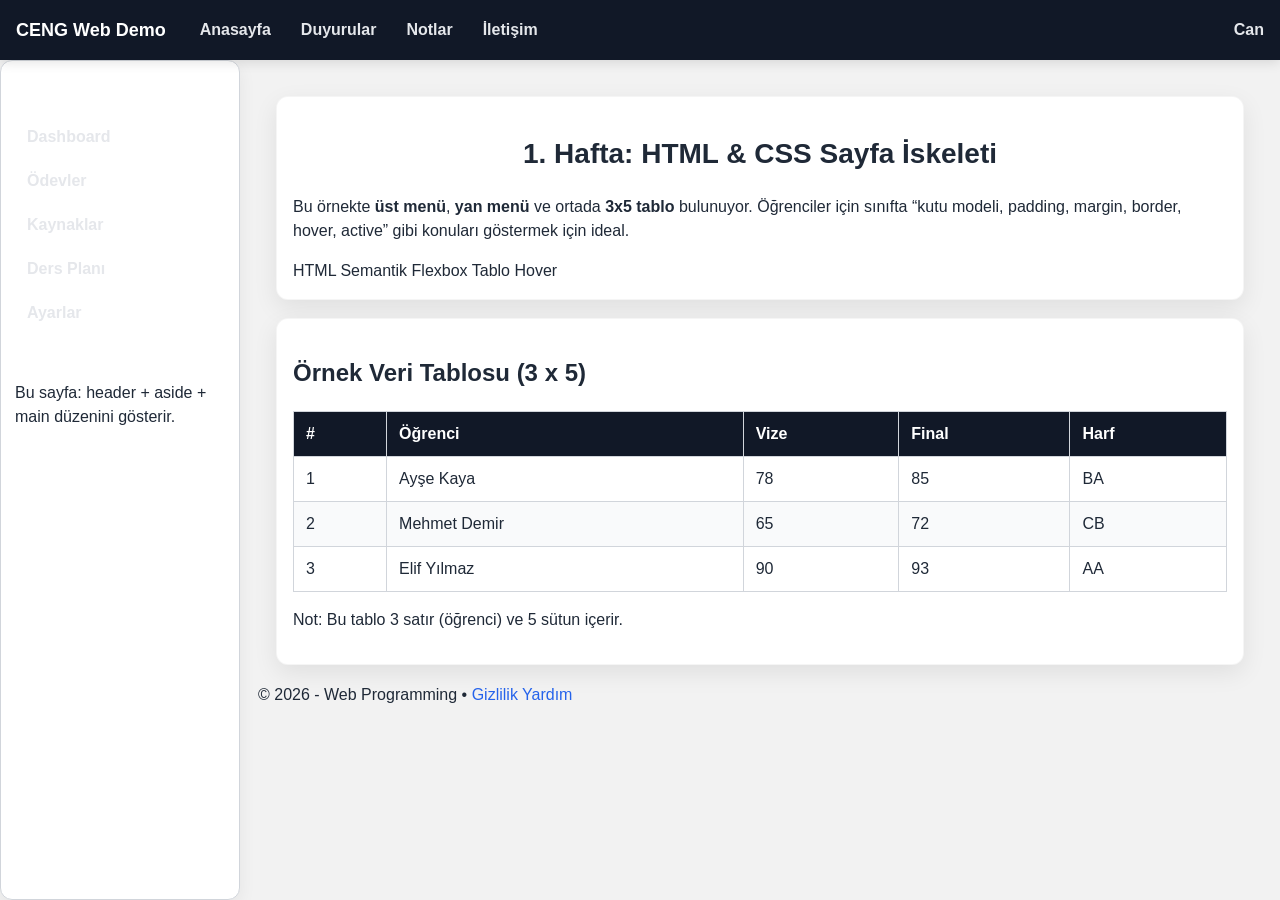
==== index.html @ c3bb31fb "index.html fixed" ====
<!doctype html>
<html lang="tr">
<head>
  <meta charset="utf-8" />
  <meta name="viewport" content="width=device-width, initial-scale=1" />
  <title>HTML + CSS Demo</title>
  <link rel="stylesheet" href="style.css" />
</head>

<body>
  <!-- TOP NAV -->
  <header class="topbar">
    <div class="brand">CENG Web Demo</div>

    <nav class="topnav" aria-label="Üst Menü">
      <a class="topnav__link is-active" href="#">Anasayfa</a>
      <a class="topnav__link" href="#">Duyurular</a>
      <a class="topnav__link" href="#">Notlar</a>
      <a class="topnav__link" href="#">İletişim</a>
    </nav>

    <div class="user">
      <span class="user__pill">Can</span>
    </div>
  </header>

  <!-- PAGE LAYOUT -->
  <div class="layout">
    <!-- SIDE MENU -->
    <aside class="sidebar" aria-label="Yan Menü">
      <h2 class="sidebar__title">Menü</h2>
      <a class="sidebar__link is-active" href="#">Dashboard</a>
      <a class="sidebar__link" href="#">Ödevler</a>
      <a class="sidebar__link" href="#">Kaynaklar</a>
      <a class="sidebar__link" href="#">Ders Planı</a>
      <a class="sidebar__link" href="#">Ayarlar</a>

      <div class="sidebar__card">
        <h3 class="sidebar__cardTitle">İpucu</h3>
        <p class="sidebar__cardText">
          Bu sayfa: header + aside + main düzenini gösterir.
        </p>
      </div>
    </aside>

    <!-- MAIN CONTENT -->
    <main class="content">
      <section class="card">
        <h1 class="card__title">1. Hafta: HTML & CSS Sayfa İskeleti</h1>
        <p class="card__text">
          Bu örnekte <strong>üst menü</strong>, <strong>yan menü</strong> ve ortada
          <strong>3x5 tablo</strong> bulunuyor. Öğrenciler için sınıfta “kutu modeli, padding,
          margin, border, hover, active” gibi konuları göstermek için ideal.
        </p>

        <div class="badges">
          <span class="badge">HTML Semantik</span>
          <span class="badge">Flexbox</span>
          <span class="badge">Tablo</span>
          <span class="badge">Hover</span>
        </div>
      </section>

      <section class="card">
        <h2 class="card__subtitle">Örnek Veri Tablosu (3 x 5)</h2>

        <div class="tableWrap">
          <table class="dataTable">
            <thead>
              <tr>
                <th>#</th>
                <th>Öğrenci</th>
                <th>Vize</th>
                <th>Final</th>
                <th>Harf</th>
              </tr>
            </thead>

            <tbody>
              <tr>
                <td>1</td><td>Ayşe Kaya</td><td>78</td><td>85</td><td>BA</td>
              </tr>
              <tr>
                <td>2</td><td>Mehmet Demir</td><td>65</td><td>72</td><td>CB</td>
              </tr>
              <tr>
                <td>3</td><td>Elif Yılmaz</td><td>90</td><td>93</td><td>AA</td>
              </tr>
            </tbody>
          </table>
        </div>

        <p class="muted">
          Not: Bu tablo 3 satır (öğrenci) ve 5 sütun içerir.
        </p>
      </section>

      <footer class="footer">
        <span>© 2026 - Web Programming</span>
        <span class="footer__sep">•</span>
        <a class="footer__link" href="#">Gizlilik</a>
        <a class="footer__link" href="#">Yardım</a>
      </footer>
    </main>
  </div>
</body>
</html>
---- style.css ----
:root{
    --bg: #f2f2f2;
    --surface: #ffffff;
    --text: #1f2937;
    --muted: #6b7280;
  
    --primary: #2563eb;
    --primary-dark: #1d4ed8;
  
    --border: #d1d5db;
    --shadow: 0 8px 24px rgba(0,0,0,.08);
    --radius: 12px;
  
    --topbar-h: 60px;
    --side-w: 240px;
  }
  
  /* Base */
  *{ box-sizing: border-box; }
  html,body{ height: 100%; }
  body{
    margin: 0;
    font-family: Arial, Helvetica, sans-serif;
    background: var(--bg);
    color: var(--text);
    line-height: 1.5;
  
    /* Üst menü sabit + sol menü sabit olacağı için içerik boşlukları */
    padding-top: var(--topbar-h);
    padding-left: var(--side-w);
  }
  
  h1{
    text-align: center;
    margin: 20px 12px;
    font-size: 28px;
  }
  
  /* Linkler */
  a{
    color: var(--primary);
    text-decoration: none;
  }
  a:hover{
    color: var(--primary-dark);
    text-decoration: underline;
  }
  
  /* =========================================================
     ÜST YATAY MENÜ: Anasayfa / Duyurular / Notlar / İletişim
     (header içindeki nav hedeflenir)
     ========================================================= */
  header{
    position: fixed;
    top: 0;
    left: 0;
    right: 0;
    height: var(--topbar-h);
    background: #111827;
    color: #fff;
    z-index: 50;
    box-shadow: 0 2px 12px rgba(0,0,0,.12);
    display: flex;
    align-items: center;
  }
  
  /* Header içinde bir başlık/brand varsa (CENG Web Demo gibi) */
  header .brand,
  header h1,
  header h2{
    margin: 0 14px 0 16px;
    font-size: 18px;
    font-weight: 800;
    white-space: nowrap;
    color: #fff;
  }
  
  /* Üst nav yatay */
  header nav{
    display: flex;
    align-items: center;
    gap: 6px;
    flex-wrap: wrap;
    margin-left: 8px;
  }
  
  /* Üst nav link */
  header nav a{
    display: inline-block;
    padding: 10px 12px;
    border-radius: 10px;
    color: #e5e7eb;
    font-weight: 700;
    text-decoration: none;
  }
  header nav a:hover{
    background: rgba(255,255,255,.10);
    color: #fff;
    text-decoration: none;
  }
  header nav a.active{
    background: rgba(37,99,235,.25);
    color: #fff;
  }
  
  /* Header sağ tarafta "Can," yazısı varsa */
  header .user,
  header .who,
  header .name{
    margin-left: auto;
    margin-right: 16px;
    color: #e5e7eb;
    font-weight: 700;
    white-space: nowrap;
  }
  
  /* =========================================================
     SOL DİKEY MENÜ: "Menü" (Dashboard / Ödevler / Kaynaklar...)
     (aside içindeki linkler hedeflenir)
     ========================================================= */
  aside{
    position: fixed;
    top: var(--topbar-h);
    left: 0;
    width: var(--side-w);
    height: calc(100vh - var(--topbar-h));
    background: #0f172a;
    padding: 14px 12px;
    z-index: 40;
    box-shadow: 2px 0 14px rgba(0,0,0,.10);
    overflow-y: auto;
  }
  
  /* Aside içinde başlık: "Menü" */
  aside h2, aside h3{
    margin: 6px 10px 10px;
    color: #ffffff;
    font-size: 16px;
    font-weight: 800;
    letter-spacing: .2px;
  }
  
  /* Aside içinde nav varsa dikey */
  aside nav{
    display: flex;
    flex-direction: column;
    gap: 6px;
  }
  
  /* Eğer aside içinde direkt <a>’ler varsa */
  aside a{
    display: block;
    padding: 10px 12px;
    border-radius: 10px;
    color: #e5e7eb;
    font-weight: 700;
    text-decoration: none;
  }
  aside a:hover{
    background: rgba(255,255,255,.10);
    color: #fff;
    text-decoration: none;
  }
  aside a.active{
    background: rgba(37,99,235,.25);
    color: #fff;
  }
  
  /* =========================================================
     İçerik kutuları
     ========================================================= */
  main{
    padding: 18px;
  }
  
  .card{
    background: var(--surface);
    padding: 16px;
    margin: 18px;
    border-radius: var(--radius);
    box-shadow: var(--shadow);
    border: 1px solid rgba(0,0,0,.04);
  }
  
  .sidebar{
    background: var(--surface);
    padding: 14px;
    border-radius: var(--radius);
    border: 1px solid var(--border);
    box-shadow: 0 6px 18px rgba(0,0,0,.06);
  }
  
  /* =========================================================
     Tablo
     ========================================================= */
  .table-wrap{
    width: 100%;
    overflow-x: auto;
    border-radius: var(--radius);
    border: 1px solid var(--border);
    background: var(--surface);
    box-shadow: 0 6px 18px rgba(0,0,0,.06);
  }
  
  table{
    border-collapse: collapse;
    width: 100%;
    min-width: 640px;
    background: var(--surface);
  }
  
  th, td{
    border: 1px solid var(--border);
    padding: 10px 12px;
    text-align: left;
    vertical-align: middle;
  }
  
  th{
    background: #111827;
    color: #ffffff;
    font-weight: 800;
  }
  
  tbody tr:nth-child(even){
    background: #f9fafb;
  }
  tbody tr:hover{
    background: #eef2ff;
  }
  
  /* =========================================================
     Responsive: mobilde sol menü alta/üstte daha sade
     ========================================================= */
  @media (max-width: 820px){
    :root{
      --side-w: 0px;
    }
    body{
      padding-left: 0;
    }
    aside{
      position: static;
      width: auto;
      height: auto;
      top: auto;
      box-shadow: none;
      border-bottom: 1px solid rgba(255,255,255,.12);
    }
    main{
      padding: 14px;
    }
  }
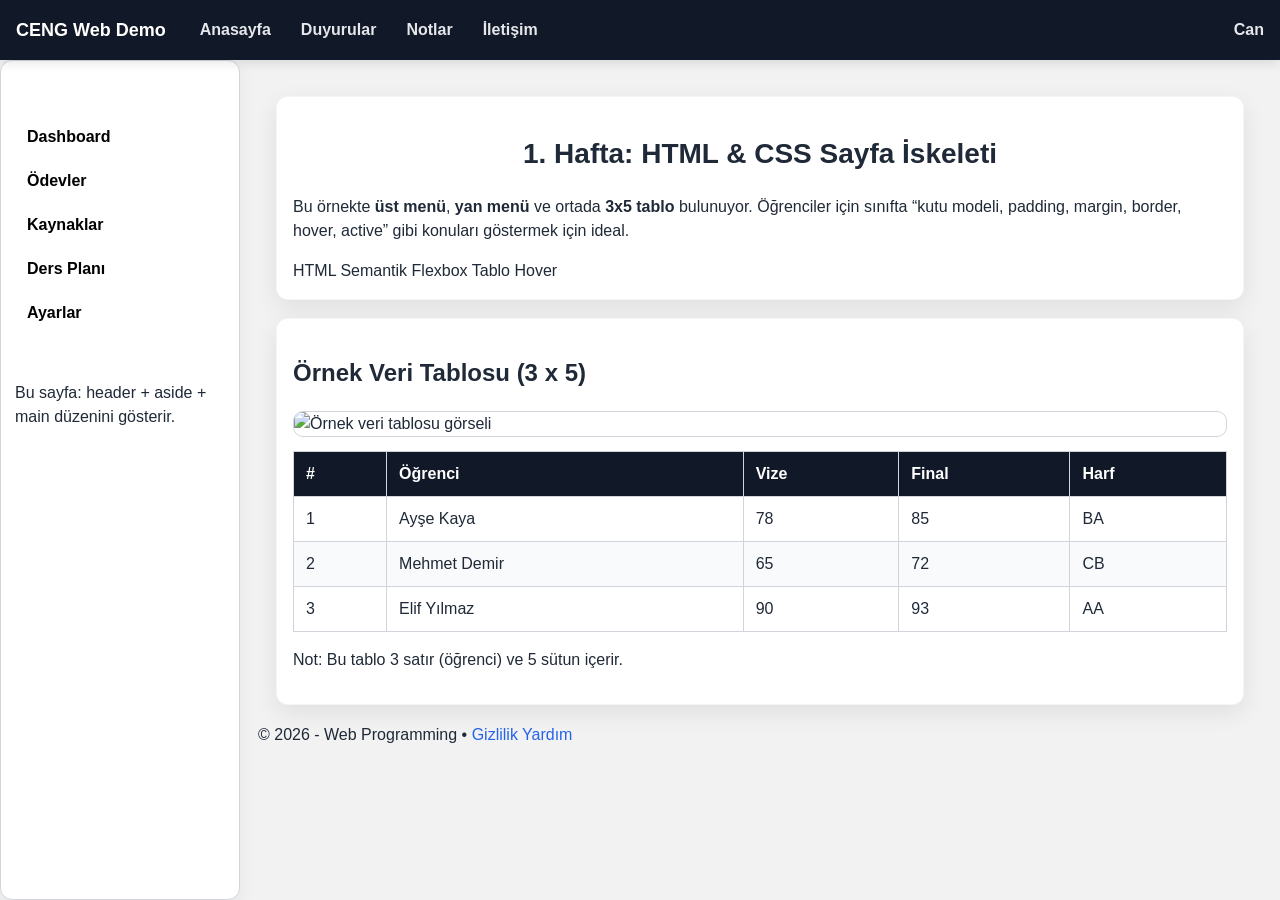
==== commit 6b1761c0: "images.png added" ====
--- a/index.html
+++ b/index.html
@@ -39,7 +39,7 @@
         <h3 class="sidebar__cardTitle">İpucu</h3>
         <p class="sidebar__cardText">
           Bu sayfa: header + aside + main düzenini gösterir.
-        </p>
+        </p><h2 class="card__subtitle">Örnek Veri Tablosu (3 x 5)</h2>
       </div>
     </aside>
 
@@ -64,6 +64,8 @@
       <section class="card">
         <h2 class="card__subtitle">Örnek Veri Tablosu (3 x 5)</h2>
 
+        <img src="images.png" alt="Örnek veri tablosu görseli" class="table-image" />
+        
         <div class="tableWrap">
           <table class="dataTable">
             <thead>
--- a/style.css
+++ b/style.css
@@ -152,7 +152,7 @@
     display: block;
     padding: 10px 12px;
     border-radius: 10px;
-    color: #e5e7eb;
+    color: #000;
     font-weight: 700;
     text-decoration: none;
   }
@@ -251,4 +251,13 @@
       padding: 14px;
     }
   }
-  +
+  .table-image{
+    display: block;
+    width: 100%;
+    max-width: 100%;
+    height: auto;
+    margin: 10px 0 14px;
+    border-radius: 10px;
+    border: 1px solid var(--border);
+  }
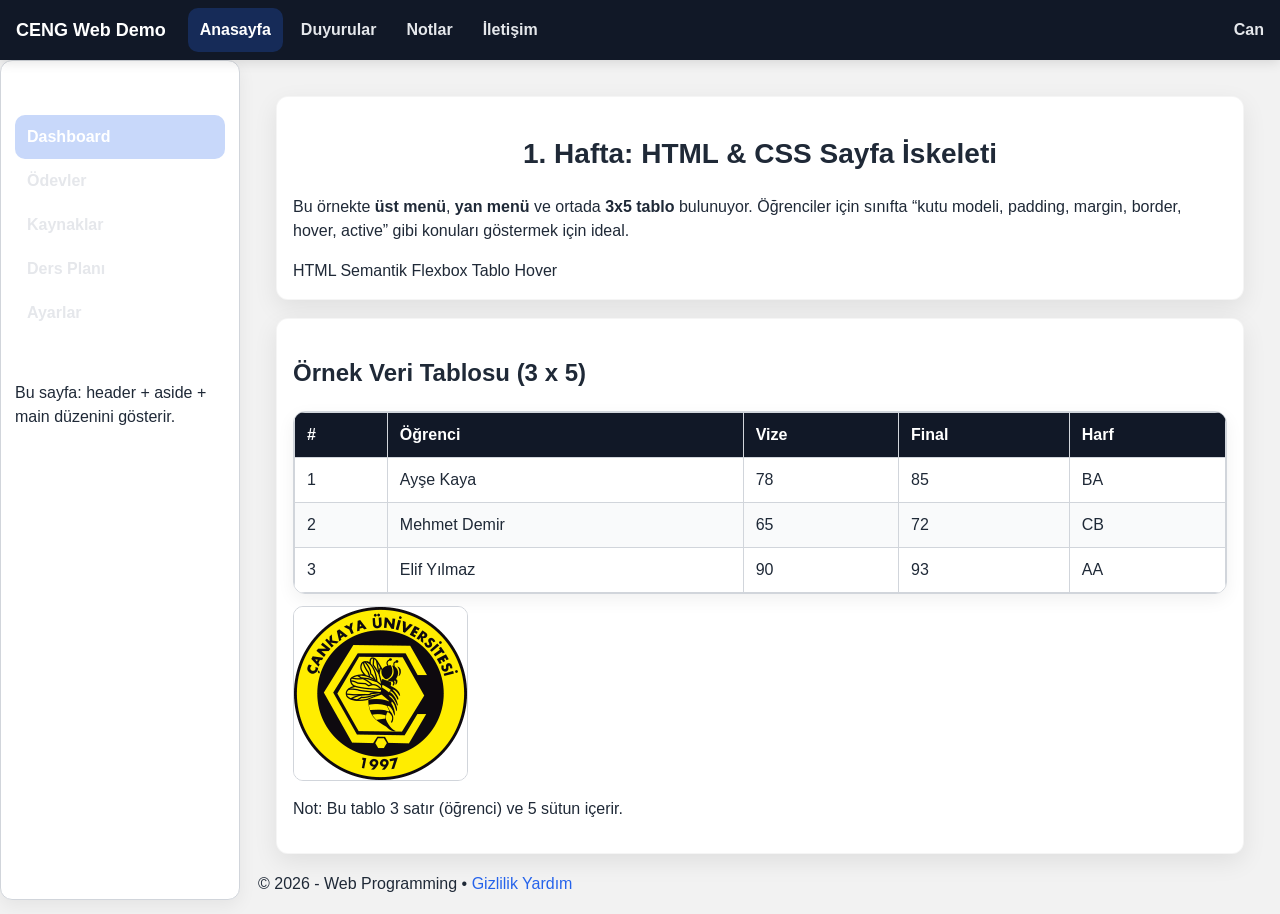
==== commit 227b306e: "image size fixed" ====
--- a/index.html
+++ b/index.html
@@ -39,7 +39,7 @@
         <h3 class="sidebar__cardTitle">İpucu</h3>
         <p class="sidebar__cardText">
           Bu sayfa: header + aside + main düzenini gösterir.
-        </p><h2 class="card__subtitle">Örnek Veri Tablosu (3 x 5)</h2>
+        </p>
       </div>
     </aside>
 
@@ -64,8 +64,6 @@
       <section class="card">
         <h2 class="card__subtitle">Örnek Veri Tablosu (3 x 5)</h2>
 
-        <img src="images.png" alt="Örnek veri tablosu görseli" class="table-image" />
-        
         <div class="tableWrap">
           <table class="dataTable">
             <thead>
@@ -92,6 +90,9 @@
           </table>
         </div>
 
+        <!-- Resim artık tablonun ALTINDA -->
+        <img src="images.png" alt="Örnek veri tablosu görseli" class="table-image" />
+
         <p class="muted">
           Not: Bu tablo 3 satır (öğrenci) ve 5 sütun içerir.
         </p>
@@ -105,5 +106,7 @@
       </footer>
     </main>
   </div>
+
+  <script src="script.js"></script>
 </body>
 </html>
--- a/style.css
+++ b/style.css
@@ -1,263 +1,270 @@
 :root{
-    --bg: #f2f2f2;
-    --surface: #ffffff;
-    --text: #1f2937;
-    --muted: #6b7280;
-  
-    --primary: #2563eb;
-    --primary-dark: #1d4ed8;
-  
-    --border: #d1d5db;
-    --shadow: 0 8px 24px rgba(0,0,0,.08);
-    --radius: 12px;
-  
-    --topbar-h: 60px;
-    --side-w: 240px;
-  }
-  
-  /* Base */
-  *{ box-sizing: border-box; }
-  html,body{ height: 100%; }
+  --bg: #f2f2f2;
+  --surface: #ffffff;
+  --text: #1f2937;
+  --muted: #6b7280;
+
+  --primary: #2563eb;
+  --primary-dark: #1d4ed8;
+
+  --border: #d1d5db;
+  --shadow: 0 8px 24px rgba(0,0,0,.08);
+  --radius: 12px;
+
+  --topbar-h: 60px;
+  --side-w: 240px;
+}
+
+/* Base */
+*{ box-sizing: border-box; }
+html,body{ height: 100%; }
+
+body{
+  margin: 0;
+  font-family: Arial, Helvetica, sans-serif;
+  background: var(--bg);
+  color: var(--text);
+  line-height: 1.5;
+
+  /* Üst menü sabit + sol menü sabit olacağı için içerik boşlukları */
+  padding-top: var(--topbar-h);
+  padding-left: var(--side-w);
+}
+
+h1{
+  text-align: center;
+  margin: 20px 12px;
+  font-size: 28px;
+}
+
+/* Linkler */
+a{
+  color: var(--primary);
+  text-decoration: none;
+}
+a:hover{
+  color: var(--primary-dark);
+  text-decoration: underline;
+}
+
+/* =========================================================
+   ÜST YATAY MENÜ
+   ========================================================= */
+header{
+  position: fixed;
+  top: 0;
+  left: 0;
+  right: 0;
+  height: var(--topbar-h);
+  background: #111827;
+  color: #fff;
+  z-index: 50;
+  box-shadow: 0 2px 12px rgba(0,0,0,.12);
+  display: flex;
+  align-items: center;
+}
+
+header .brand,
+header h1,
+header h2{
+  margin: 0 14px 0 16px;
+  font-size: 18px;
+  font-weight: 800;
+  white-space: nowrap;
+  color: #fff;
+}
+
+/* Üst nav yatay */
+header nav{
+  display: flex;
+  align-items: center;
+  gap: 6px;
+  flex-wrap: wrap;
+  margin-left: 8px;
+}
+
+/* Üst nav link */
+header nav a{
+  display: inline-block;
+  padding: 10px 12px;
+  border-radius: 10px;
+  color: #e5e7eb;
+  font-weight: 700;
+  text-decoration: none;
+}
+header nav a:hover{
+  background: rgba(255,255,255,.10);
+  color: #fff;
+  text-decoration: none;
+}
+
+/* Hem active hem de is-active destekle */
+header nav a.active,
+header nav a.is-active{
+  background: rgba(37,99,235,.25);
+  color: #fff;
+}
+
+/* Header sağ taraf */
+header .user,
+header .who,
+header .name{
+  margin-left: auto;
+  margin-right: 16px;
+  color: #e5e7eb;
+  font-weight: 700;
+  white-space: nowrap;
+}
+
+/* =========================================================
+   SOL DİKEY MENÜ
+   ========================================================= */
+aside{
+  position: fixed;
+  top: var(--topbar-h);
+  left: 0;
+  width: var(--side-w);
+  height: calc(100vh - var(--topbar-h));
+  background: #0f172a;
+  padding: 14px 12px;
+  z-index: 40;
+  box-shadow: 2px 0 14px rgba(0,0,0,.10);
+  overflow-y: auto;
+}
+
+/* Aside başlık */
+aside h2,
+aside h3{
+  margin: 6px 10px 10px;
+  color: #ffffff;
+  font-size: 16px;
+  font-weight: 800;
+  letter-spacing: .2px;
+}
+
+/* Aside içindeki linkler */
+aside a{
+  display: block;
+  padding: 10px 12px;
+  border-radius: 10px;
+  color: #e5e7eb; /* koyu arkaplanda görünür */
+  font-weight: 700;
+  text-decoration: none;
+}
+aside a:hover{
+  background: rgba(255,255,255,.10);
+  color: #fff;
+  text-decoration: none;
+}
+aside a.active,
+aside a.is-active{
+  background: rgba(37,99,235,.25);
+  color: #fff;
+}
+
+/* =========================================================
+   İçerik alanı
+   ========================================================= */
+main{
+  padding: 18px;
+}
+
+.card{
+  background: var(--surface);
+  padding: 16px;
+  margin: 18px;
+  border-radius: var(--radius);
+  box-shadow: var(--shadow);
+  border: 1px solid rgba(0,0,0,.04);
+}
+
+.sidebar{
+  background: var(--surface);
+  padding: 14px;
+  border-radius: var(--radius);
+  border: 1px solid var(--border);
+  box-shadow: 0 6px 18px rgba(0,0,0,.06);
+}
+
+/* =========================================================
+   Tablo
+   ========================================================= */
+.tableWrap,
+.table-wrap{
+  width: 100%;
+  overflow-x: auto;
+  border-radius: var(--radius);
+  border: 1px solid var(--border);
+  background: var(--surface);
+  box-shadow: 0 6px 18px rgba(0,0,0,.06);
+}
+
+table{
+  border-collapse: collapse;
+  width: 100%;
+  min-width: 640px;
+  background: var(--surface);
+}
+
+th, td{
+  border: 1px solid var(--border);
+  padding: 10px 12px;
+  text-align: left;
+  vertical-align: middle;
+}
+
+th{
+  background: #111827;
+  color: #ffffff;
+  font-weight: 800;
+}
+
+tbody tr:nth-child(even){
+  background: #f9fafb;
+}
+tbody tr:hover{
+  background: #eef2ff;
+}
+
+/* =========================================================
+   Tablo altındaki görsel (küçük/orijinal boyuta yakın)
+   ========================================================= */
+.table-image{
+  display: block;
+  width: auto;
+  max-width: 320px;   /* büyük olmasını engeller */
+  height: auto;
+  margin: 12px 0;
+  border-radius: 10px;
+  border: 1px solid var(--border);
+}
+
+/* =========================================================
+   Responsive
+   ========================================================= */
+@media (max-width: 820px){
+  :root{
+    --side-w: 0px;
+  }
+
   body{
-    margin: 0;
-    font-family: Arial, Helvetica, sans-serif;
-    background: var(--bg);
-    color: var(--text);
-    line-height: 1.5;
-  
-    /* Üst menü sabit + sol menü sabit olacağı için içerik boşlukları */
-    padding-top: var(--topbar-h);
-    padding-left: var(--side-w);
-  }
-  
-  h1{
-    text-align: center;
-    margin: 20px 12px;
-    font-size: 28px;
-  }
-  
-  /* Linkler */
-  a{
-    color: var(--primary);
-    text-decoration: none;
-  }
-  a:hover{
-    color: var(--primary-dark);
-    text-decoration: underline;
-  }
-  
-  /* =========================================================
-     ÜST YATAY MENÜ: Anasayfa / Duyurular / Notlar / İletişim
-     (header içindeki nav hedeflenir)
-     ========================================================= */
-  header{
-    position: fixed;
-    top: 0;
-    left: 0;
-    right: 0;
-    height: var(--topbar-h);
-    background: #111827;
-    color: #fff;
-    z-index: 50;
-    box-shadow: 0 2px 12px rgba(0,0,0,.12);
-    display: flex;
-    align-items: center;
-  }
-  
-  /* Header içinde bir başlık/brand varsa (CENG Web Demo gibi) */
-  header .brand,
-  header h1,
-  header h2{
-    margin: 0 14px 0 16px;
-    font-size: 18px;
-    font-weight: 800;
-    white-space: nowrap;
-    color: #fff;
-  }
-  
-  /* Üst nav yatay */
-  header nav{
-    display: flex;
-    align-items: center;
-    gap: 6px;
-    flex-wrap: wrap;
-    margin-left: 8px;
-  }
-  
-  /* Üst nav link */
-  header nav a{
-    display: inline-block;
-    padding: 10px 12px;
-    border-radius: 10px;
-    color: #e5e7eb;
-    font-weight: 700;
-    text-decoration: none;
-  }
-  header nav a:hover{
-    background: rgba(255,255,255,.10);
-    color: #fff;
-    text-decoration: none;
-  }
-  header nav a.active{
-    background: rgba(37,99,235,.25);
-    color: #fff;
-  }
-  
-  /* Header sağ tarafta "Can," yazısı varsa */
-  header .user,
-  header .who,
-  header .name{
-    margin-left: auto;
-    margin-right: 16px;
-    color: #e5e7eb;
-    font-weight: 700;
-    white-space: nowrap;
-  }
-  
-  /* =========================================================
-     SOL DİKEY MENÜ: "Menü" (Dashboard / Ödevler / Kaynaklar...)
-     (aside içindeki linkler hedeflenir)
-     ========================================================= */
+    padding-left: 0;
+  }
+
   aside{
-    position: fixed;
-    top: var(--topbar-h);
-    left: 0;
-    width: var(--side-w);
-    height: calc(100vh - var(--topbar-h));
-    background: #0f172a;
-    padding: 14px 12px;
-    z-index: 40;
-    box-shadow: 2px 0 14px rgba(0,0,0,.10);
-    overflow-y: auto;
-  }
-  
-  /* Aside içinde başlık: "Menü" */
-  aside h2, aside h3{
-    margin: 6px 10px 10px;
-    color: #ffffff;
-    font-size: 16px;
-    font-weight: 800;
-    letter-spacing: .2px;
-  }
-  
-  /* Aside içinde nav varsa dikey */
-  aside nav{
-    display: flex;
-    flex-direction: column;
-    gap: 6px;
-  }
-  
-  /* Eğer aside içinde direkt <a>’ler varsa */
-  aside a{
-    display: block;
-    padding: 10px 12px;
-    border-radius: 10px;
-    color: #000;
-    font-weight: 700;
-    text-decoration: none;
-  }
-  aside a:hover{
-    background: rgba(255,255,255,.10);
-    color: #fff;
-    text-decoration: none;
-  }
-  aside a.active{
-    background: rgba(37,99,235,.25);
-    color: #fff;
-  }
-  
-  /* =========================================================
-     İçerik kutuları
-     ========================================================= */
+    position: static;
+    width: auto;
+    height: auto;
+    top: auto;
+    box-shadow: none;
+    border-bottom: 1px solid rgba(255,255,255,.12);
+  }
+
   main{
-    padding: 18px;
-  }
-  
-  .card{
-    background: var(--surface);
-    padding: 16px;
-    margin: 18px;
-    border-radius: var(--radius);
-    box-shadow: var(--shadow);
-    border: 1px solid rgba(0,0,0,.04);
-  }
-  
-  .sidebar{
-    background: var(--surface);
     padding: 14px;
-    border-radius: var(--radius);
-    border: 1px solid var(--border);
-    box-shadow: 0 6px 18px rgba(0,0,0,.06);
-  }
-  
-  /* =========================================================
-     Tablo
-     ========================================================= */
-  .table-wrap{
-    width: 100%;
-    overflow-x: auto;
-    border-radius: var(--radius);
-    border: 1px solid var(--border);
-    background: var(--surface);
-    box-shadow: 0 6px 18px rgba(0,0,0,.06);
-  }
-  
-  table{
-    border-collapse: collapse;
-    width: 100%;
-    min-width: 640px;
-    background: var(--surface);
-  }
-  
-  th, td{
-    border: 1px solid var(--border);
-    padding: 10px 12px;
-    text-align: left;
-    vertical-align: middle;
-  }
-  
-  th{
-    background: #111827;
-    color: #ffffff;
-    font-weight: 800;
-  }
-  
-  tbody tr:nth-child(even){
-    background: #f9fafb;
-  }
-  tbody tr:hover{
-    background: #eef2ff;
-  }
-  
-  /* =========================================================
-     Responsive: mobilde sol menü alta/üstte daha sade
-     ========================================================= */
-  @media (max-width: 820px){
-    :root{
-      --side-w: 0px;
-    }
-    body{
-      padding-left: 0;
-    }
-    aside{
-      position: static;
-      width: auto;
-      height: auto;
-      top: auto;
-      box-shadow: none;
-      border-bottom: 1px solid rgba(255,255,255,.12);
-    }
-    main{
-      padding: 14px;
-    }
   }
 
   .table-image{
-    display: block;
-    width: 100%;
-    max-width: 100%;
-    height: auto;
-    margin: 10px 0 14px;
-    border-radius: 10px;
-    border: 1px solid var(--border);
-  }
+    max-width: 220px;
+  }
+}
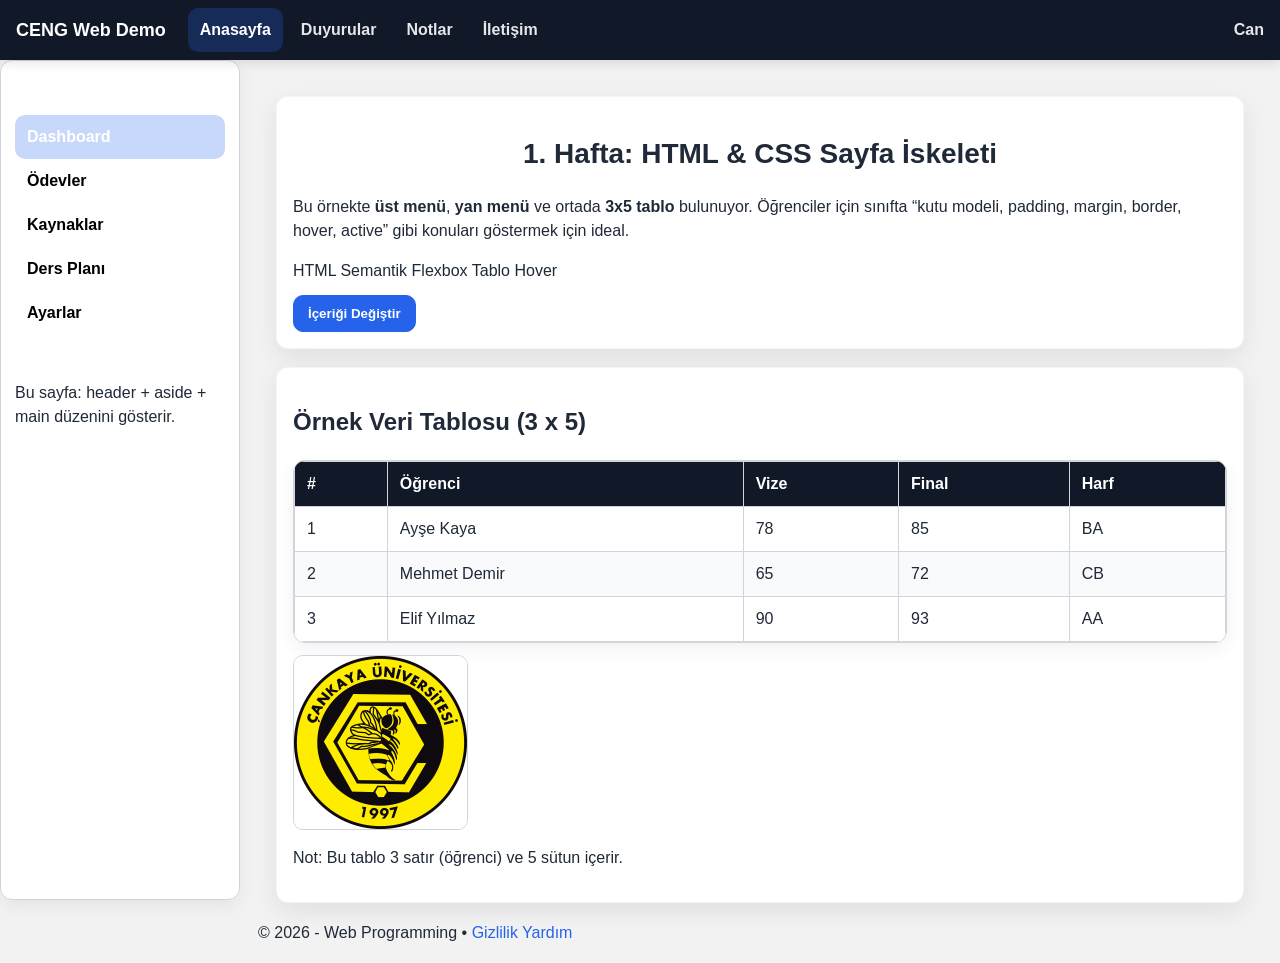
==== commit f7e0cb4f: "one of button added" ====
--- a/index.html
+++ b/index.html
@@ -45,20 +45,23 @@
 
     <!-- MAIN CONTENT -->
     <main class="content">
-      <section class="card">
-        <h1 class="card__title">1. Hafta: HTML & CSS Sayfa İskeleti</h1>
-        <p class="card__text">
+      <section class="card" id="weekCard">
+        <h1 class="card__title" id="weekTitle">1. Hafta: HTML & CSS Sayfa İskeleti</h1>
+        <p class="card__text" id="weekContent">
           Bu örnekte <strong>üst menü</strong>, <strong>yan menü</strong> ve ortada
           <strong>3x5 tablo</strong> bulunuyor. Öğrenciler için sınıfta “kutu modeli, padding,
           margin, border, hover, active” gibi konuları göstermek için ideal.
         </p>
 
-        <div class="badges">
+        <div class="badges" id="weekBadges">
           <span class="badge">HTML Semantik</span>
           <span class="badge">Flexbox</span>
           <span class="badge">Tablo</span>
           <span class="badge">Hover</span>
         </div>
+
+        <!-- Added button (requested) -->
+        <button type="button" id="changeWeekBtn">İçeriği Değiştir</button>
       </section>
 
       <section class="card">
--- a/style.css
+++ b/style.css
@@ -147,7 +147,7 @@
   display: block;
   padding: 10px 12px;
   border-radius: 10px;
-  color: #e5e7eb; /* koyu arkaplanda görünür */
+  color: #000; /* koyu arkaplanda görünür */
   font-weight: 700;
   text-decoration: none;
 }
@@ -184,6 +184,22 @@
   border-radius: var(--radius);
   border: 1px solid var(--border);
   box-shadow: 0 6px 18px rgba(0,0,0,.06);
+}
+
+/* Simple button style (added only for the requested JS button) */
+#changeWeekBtn{
+  margin-top: 12px;
+  padding: 10px 14px;
+  border: 1px solid var(--primary);
+  background: var(--primary);
+  color: #fff;
+  border-radius: 10px;
+  cursor: pointer;
+  font-weight: 700;
+}
+#changeWeekBtn:hover{
+  background: var(--primary-dark);
+  border-color: var(--primary-dark);
 }
 
 /* =========================================================
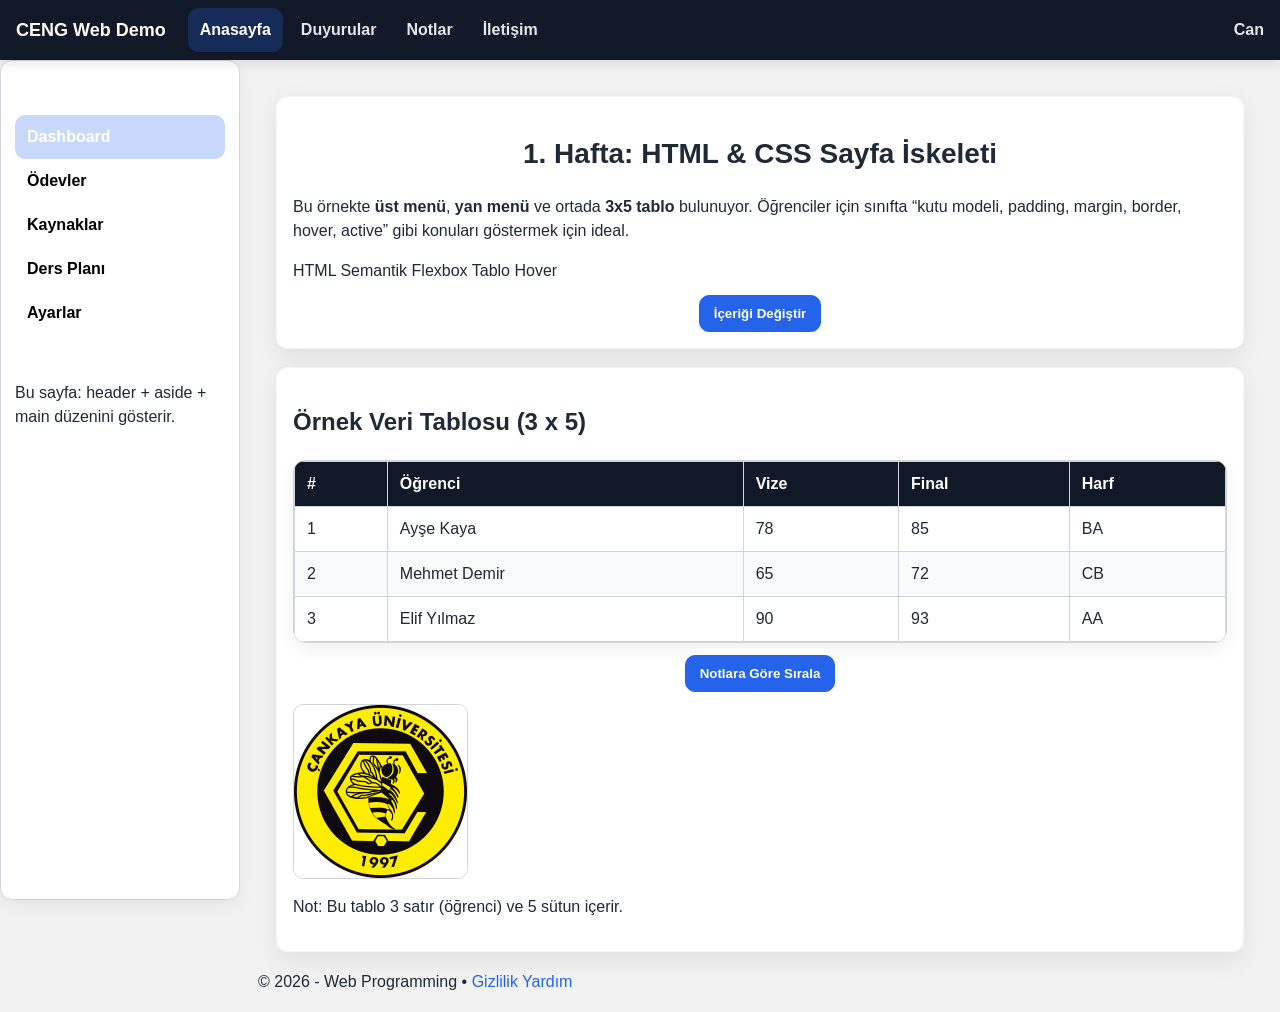
==== commit 0e0ca3c2: "second table button added" ====
--- a/index.html
+++ b/index.html
@@ -60,7 +60,6 @@
           <span class="badge">Hover</span>
         </div>
 
-        <!-- Added button (requested) -->
         <button type="button" id="changeWeekBtn">İçeriği Değiştir</button>
       </section>
 
@@ -68,7 +67,7 @@
         <h2 class="card__subtitle">Örnek Veri Tablosu (3 x 5)</h2>
 
         <div class="tableWrap">
-          <table class="dataTable">
+          <table class="dataTable" id="studentTable">
             <thead>
               <tr>
                 <th>#</th>
@@ -79,7 +78,7 @@
               </tr>
             </thead>
 
-            <tbody>
+            <tbody id="studentTableBody">
               <tr>
                 <td>1</td><td>Ayşe Kaya</td><td>78</td><td>85</td><td>BA</td>
               </tr>
@@ -92,6 +91,9 @@
             </tbody>
           </table>
         </div>
+
+        <!-- Added second button for sorting table -->
+        <button type="button" id="sortGradesBtn">Notlara Göre Sırala</button>
 
         <!-- Resim artık tablonun ALTINDA -->
         <img src="images.png" alt="Örnek veri tablosu görseli" class="table-image" />
--- a/style.css
+++ b/style.css
@@ -186,9 +186,11 @@
   box-shadow: 0 6px 18px rgba(0,0,0,.06);
 }
 
-/* Simple button style (added only for the requested JS button) */
-#changeWeekBtn{
-  margin-top: 12px;
+/* Button styles (centered) */
+#changeWeekBtn,
+#sortGradesBtn{
+  display: block;
+  margin: 12px auto 0 auto;
   padding: 10px 14px;
   border: 1px solid var(--primary);
   background: var(--primary);
@@ -197,7 +199,8 @@
   cursor: pointer;
   font-weight: 700;
 }
-#changeWeekBtn:hover{
+#changeWeekBtn:hover,
+#sortGradesBtn:hover{
   background: var(--primary-dark);
   border-color: var(--primary-dark);
 }
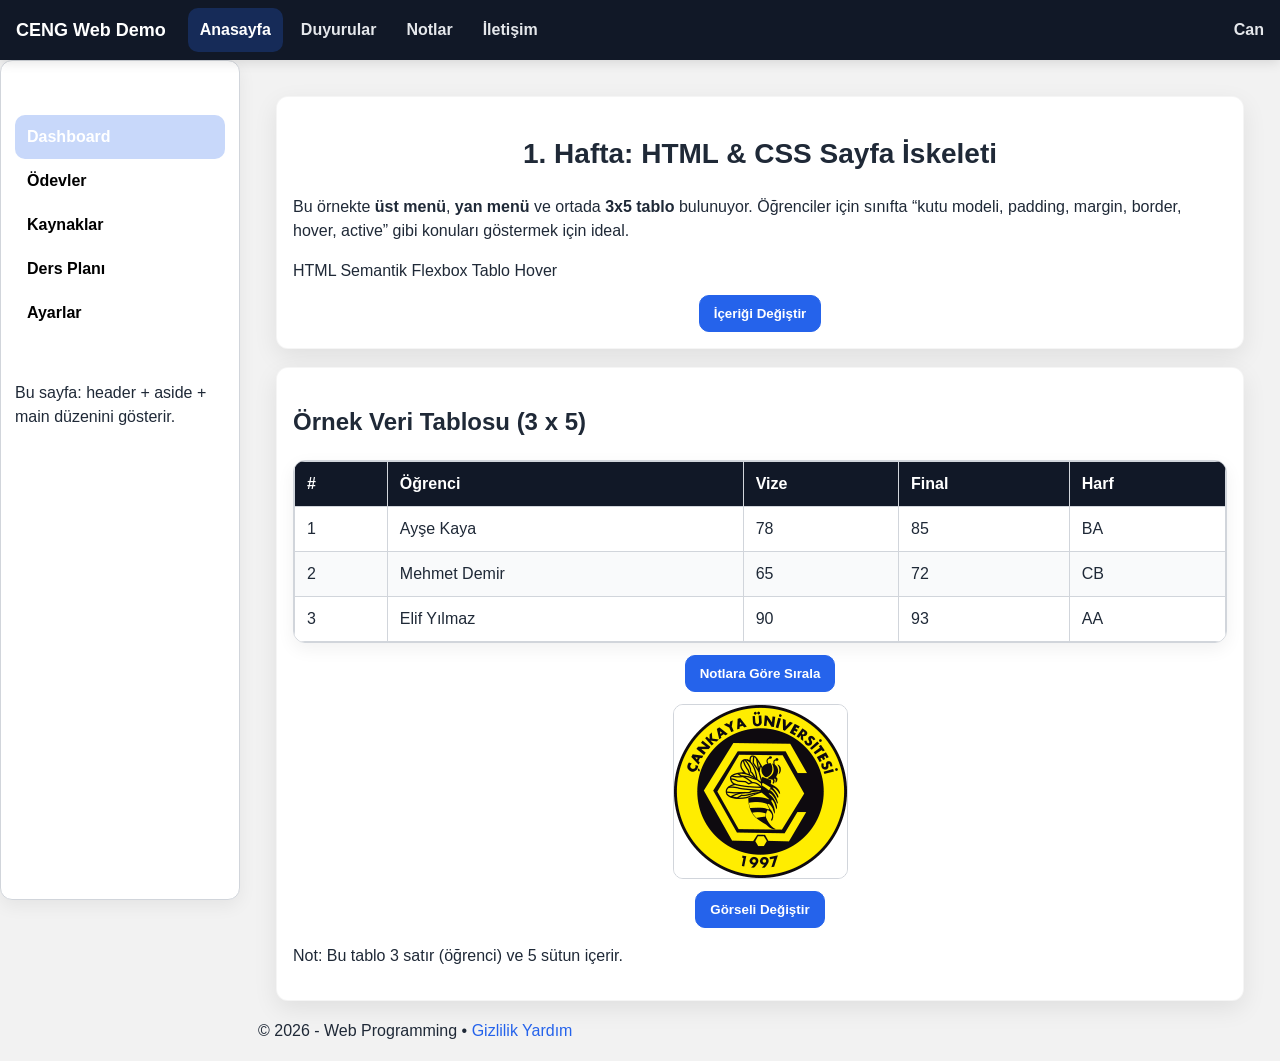
==== commit 67abdc8b: "last table button added, new image added, fixed some visual features" ====
--- a/index.html
+++ b/index.html
@@ -92,11 +92,12 @@
           </table>
         </div>
 
-        <!-- Added second button for sorting table -->
         <button type="button" id="sortGradesBtn">Notlara Göre Sırala</button>
 
-        <!-- Resim artık tablonun ALTINDA -->
-        <img src="images.png" alt="Örnek veri tablosu görseli" class="table-image" />
+        <!-- Image section -->
+        <img src="images.png" alt="Örnek veri tablosu görseli" class="table-image" id="tableImage" />
+
+        <button type="button" id="changeImageBtn">Görseli Değiştir</button>
 
         <p class="muted">
           Not: Bu tablo 3 satır (öğrenci) ve 5 sütun içerir.
--- a/style.css
+++ b/style.css
@@ -188,7 +188,8 @@
 
 /* Button styles (centered) */
 #changeWeekBtn,
-#sortGradesBtn{
+#sortGradesBtn,
+#changeImageBtn{
   display: block;
   margin: 12px auto 0 auto;
   padding: 10px 14px;
@@ -200,7 +201,8 @@
   font-weight: 700;
 }
 #changeWeekBtn:hover,
-#sortGradesBtn:hover{
+#sortGradesBtn:hover,
+#changeImageBtn:hover{
   background: var(--primary-dark);
   border-color: var(--primary-dark);
 }
@@ -246,14 +248,14 @@
 }
 
 /* =========================================================
-   Tablo altındaki görsel (küçük/orijinal boyuta yakın)
+   Tablo altındaki görsel (centered)
    ========================================================= */
 .table-image{
   display: block;
   width: auto;
   max-width: 320px;   /* büyük olmasını engeller */
   height: auto;
-  margin: 12px 0;
+  margin: 12px auto 0 auto; /* centered */
   border-radius: 10px;
   border: 1px solid var(--border);
 }
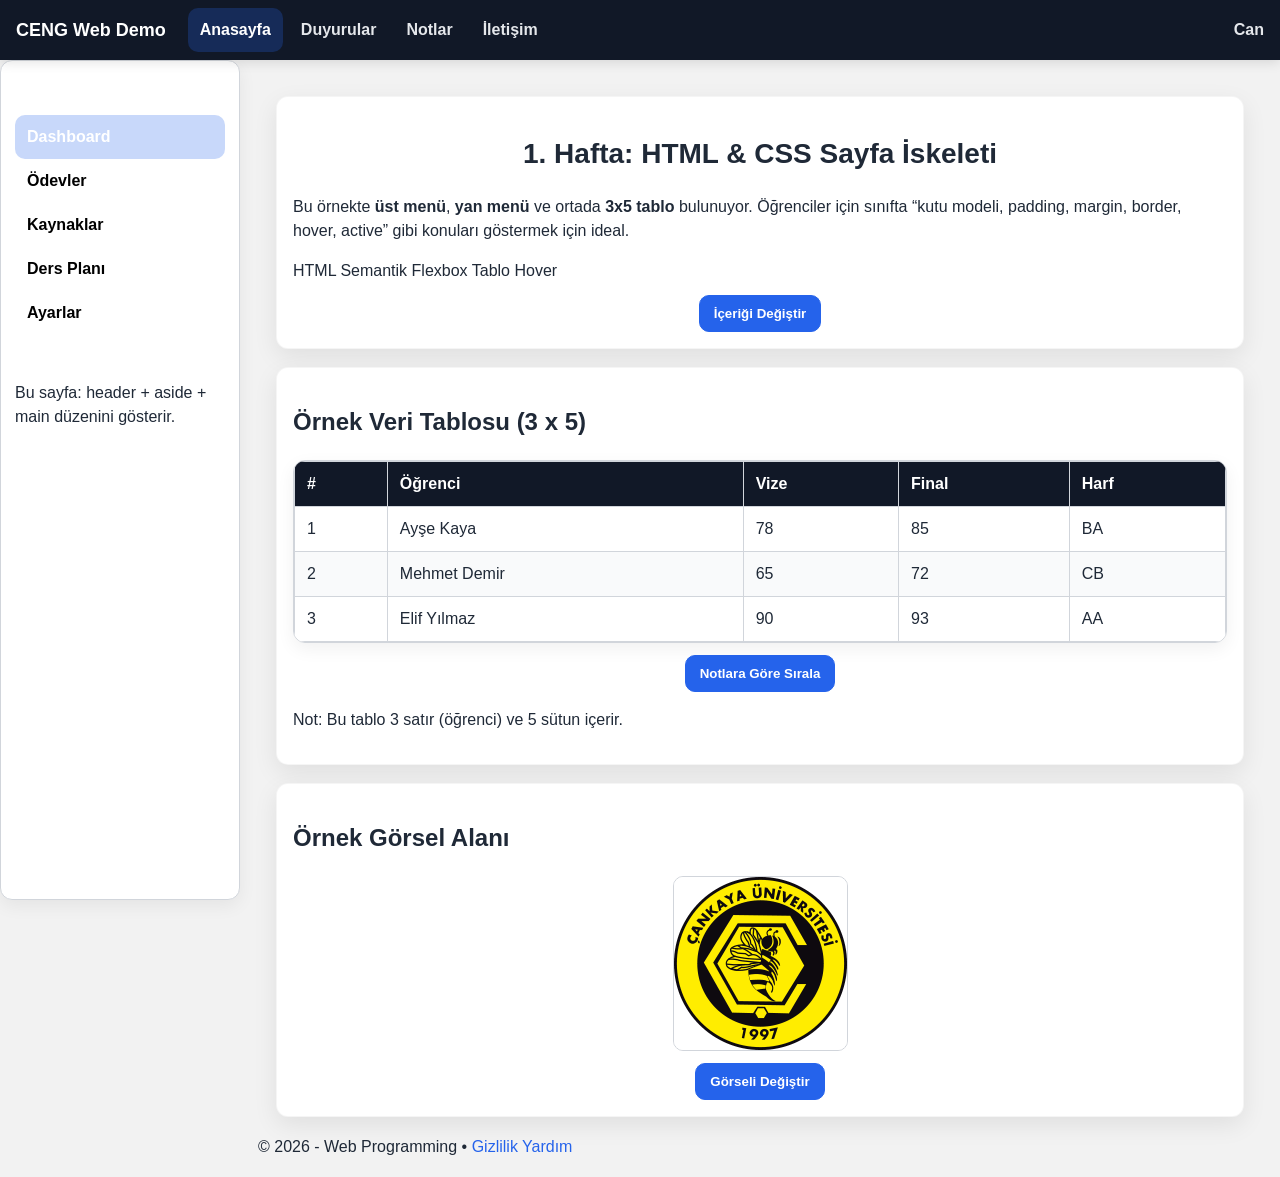
==== commit d5aa7320: "third card added" ====
--- a/index.html
+++ b/index.html
@@ -45,6 +45,7 @@
 
     <!-- MAIN CONTENT -->
     <main class="content">
+      <!-- 1st card -->
       <section class="card" id="weekCard">
         <h1 class="card__title" id="weekTitle">1. Hafta: HTML & CSS Sayfa İskeleti</h1>
         <p class="card__text" id="weekContent">
@@ -63,6 +64,7 @@
         <button type="button" id="changeWeekBtn">İçeriği Değiştir</button>
       </section>
 
+      <!-- 2nd card: student table -->
       <section class="card">
         <h2 class="card__subtitle">Örnek Veri Tablosu (3 x 5)</h2>
 
@@ -94,14 +96,23 @@
 
         <button type="button" id="sortGradesBtn">Notlara Göre Sırala</button>
 
-        <!-- Image section -->
-        <img src="images.png" alt="Örnek veri tablosu görseli" class="table-image" id="tableImage" />
-
-        <button type="button" id="changeImageBtn">Görseli Değiştir</button>
-
         <p class="muted">
           Not: Bu tablo 3 satır (öğrenci) ve 5 sütun içerir.
         </p>
+      </section>
+
+      <!-- 3rd card: image card (independent) -->
+      <section class="card">
+        <h2 class="card__subtitle">Örnek Görsel Alanı</h2>
+
+        <img
+          src="images.png"
+          alt="Örnek veri tablosu görseli"
+          class="table-image"
+          id="tableImage"
+        />
+
+        <button type="button" id="changeImageBtn">Görseli Değiştir</button>
       </section>
 
       <footer class="footer">
--- a/style.css
+++ b/style.css
@@ -248,14 +248,14 @@
 }
 
 /* =========================================================
-   Tablo altındaki görsel (centered)
+   Görsel kartı içindeki görsel (centered)
    ========================================================= */
 .table-image{
   display: block;
   width: auto;
-  max-width: 320px;   /* büyük olmasını engeller */
+  max-width: 320px;
   height: auto;
-  margin: 12px auto 0 auto; /* centered */
+  margin: 12px auto 0 auto;
   border-radius: 10px;
   border: 1px solid var(--border);
 }
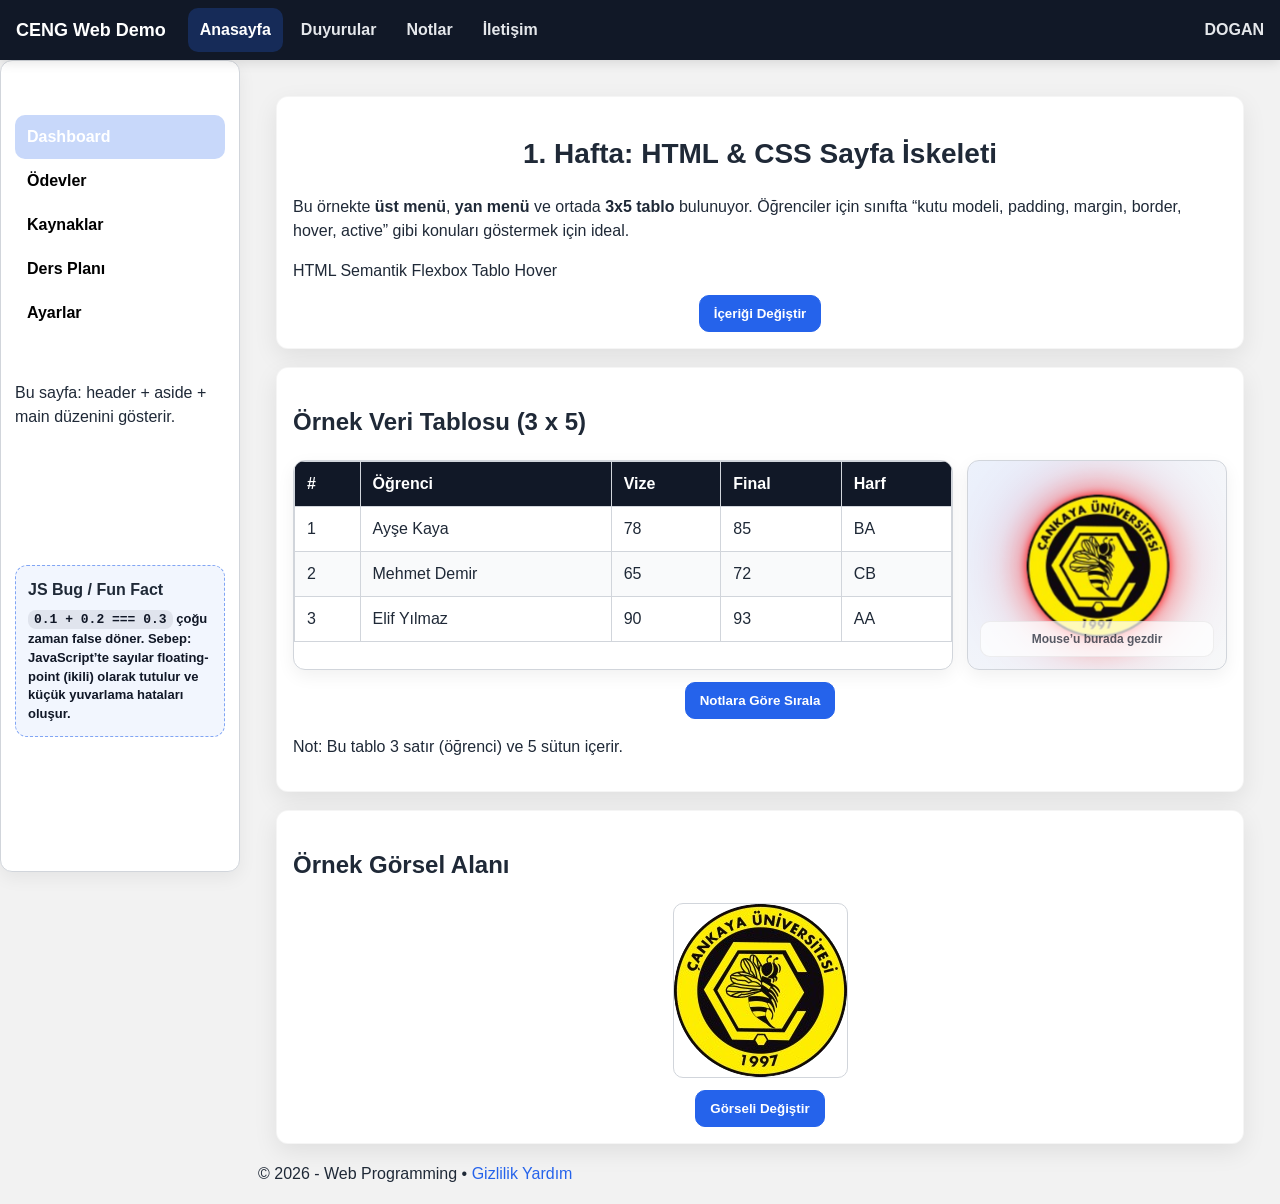
==== commit 9ac48a9c: "Add fun fact about a common JS bug Implement animation using JavaScript Fix bugs and perform general" ====
--- a/index.html
+++ b/index.html
@@ -1,5 +1,6 @@
 <!doctype html>
 <html lang="tr">
+
 <head>
   <meta charset="utf-8" />
   <meta name="viewport" content="width=device-width, initial-scale=1" />
@@ -8,7 +9,6 @@
 </head>
 
 <body>
-  <!-- TOP NAV -->
   <header class="topbar">
     <div class="brand">CENG Web Demo</div>
 
@@ -20,13 +20,11 @@
     </nav>
 
     <div class="user">
-      <span class="user__pill">Can</span>
+      <span class="user__pill">DOGAN</span>
     </div>
   </header>
 
-  <!-- PAGE LAYOUT -->
   <div class="layout">
-    <!-- SIDE MENU -->
     <aside class="sidebar" aria-label="Yan Menü">
       <h2 class="sidebar__title">Menü</h2>
       <a class="sidebar__link is-active" href="#">Dashboard</a>
@@ -41,11 +39,18 @@
           Bu sayfa: header + aside + main düzenini gösterir.
         </p>
       </div>
+
+      <div class="jsFunFact" id="jsFunFact">
+        <div class="jsFunFact__title">JS Bug / Fun Fact</div>
+        <div class="jsFunFact__text">
+          <code>0.1 + 0.2 === 0.3</code> çoğu zaman <strong>false</strong> döner.
+          Sebep: JavaScript’te sayılar <strong>floating-point</strong> (ikili) olarak tutulur ve küçük yuvarlama
+          hataları oluşur.
+        </div>
+      </div>
     </aside>
 
-    <!-- MAIN CONTENT -->
     <main class="content">
-      <!-- 1st card -->
       <section class="card" id="weekCard">
         <h1 class="card__title" id="weekTitle">1. Hafta: HTML & CSS Sayfa İskeleti</h1>
         <p class="card__text" id="weekContent">
@@ -64,34 +69,52 @@
         <button type="button" id="changeWeekBtn">İçeriği Değiştir</button>
       </section>
 
-      <!-- 2nd card: student table -->
       <section class="card">
         <h2 class="card__subtitle">Örnek Veri Tablosu (3 x 5)</h2>
 
-        <div class="tableWrap">
-          <table class="dataTable" id="studentTable">
-            <thead>
-              <tr>
-                <th>#</th>
-                <th>Öğrenci</th>
-                <th>Vize</th>
-                <th>Final</th>
-                <th>Harf</th>
-              </tr>
-            </thead>
+        <div class="tableRow">
+          <div class="tableWrap">
+            <table class="dataTable" id="studentTable">
+              <thead>
+                <tr>
+                  <th>#</th>
+                  <th>Öğrenci</th>
+                  <th>Vize</th>
+                  <th>Final</th>
+                  <th>Harf</th>
+                </tr>
+              </thead>
 
-            <tbody id="studentTableBody">
-              <tr>
-                <td>1</td><td>Ayşe Kaya</td><td>78</td><td>85</td><td>BA</td>
-              </tr>
-              <tr>
-                <td>2</td><td>Mehmet Demir</td><td>65</td><td>72</td><td>CB</td>
-              </tr>
-              <tr>
-                <td>3</td><td>Elif Yılmaz</td><td>90</td><td>93</td><td>AA</td>
-              </tr>
-            </tbody>
-          </table>
+              <tbody id="studentTableBody">
+                <tr>
+                  <td>1</td>
+                  <td>Ayşe Kaya</td>
+                  <td>78</td>
+                  <td>85</td>
+                  <td>BA</td>
+                </tr>
+                <tr>
+                  <td>2</td>
+                  <td>Mehmet Demir</td>
+                  <td>65</td>
+                  <td>72</td>
+                  <td>CB</td>
+                </tr>
+                <tr>
+                  <td>3</td>
+                  <td>Elif Yılmaz</td>
+                  <td>90</td>
+                  <td>93</td>
+                  <td>AA</td>
+                </tr>
+              </tbody>
+            </table>
+          </div>
+
+          <div class="followArea" id="followArea" aria-label="Mouse takip alanı">
+            <img src="images.png" alt="Mouse'u takip eden görsel" class="followImg" id="followImg" />
+            <div class="followHint">Mouse’u burada gezdir</div>
+          </div>
         </div>
 
         <button type="button" id="sortGradesBtn">Notlara Göre Sırala</button>
@@ -101,16 +124,10 @@
         </p>
       </section>
 
-      <!-- 3rd card: image card (independent) -->
       <section class="card">
         <h2 class="card__subtitle">Örnek Görsel Alanı</h2>
 
-        <img
-          src="images.png"
-          alt="Örnek veri tablosu görseli"
-          class="table-image"
-          id="tableImage"
-        />
+        <img src="images.png" alt="Örnek veri tablosu görseli" class="table-image" id="tableImage" />
 
         <button type="button" id="changeImageBtn">Görseli Değiştir</button>
       </section>
@@ -126,4 +143,5 @@
 
   <script src="script.js"></script>
 </body>
+
 </html>
--- a/style.css
+++ b/style.css
@@ -1,4 +1,4 @@
-:root{
+:root {
   --bg: #f2f2f2;
   --surface: #ffffff;
   --text: #1f2937;
@@ -8,49 +8,49 @@
   --primary-dark: #1d4ed8;
 
   --border: #d1d5db;
-  --shadow: 0 8px 24px rgba(0,0,0,.08);
+  --shadow: 0 8px 24px rgba(0, 0, 0, .08);
   --radius: 12px;
 
   --topbar-h: 60px;
   --side-w: 240px;
 }
 
-/* Base */
-*{ box-sizing: border-box; }
-html,body{ height: 100%; }
-
-body{
+* {
+  box-sizing: border-box;
+}
+
+html,
+body {
+  height: 100%;
+}
+
+body {
   margin: 0;
   font-family: Arial, Helvetica, sans-serif;
   background: var(--bg);
   color: var(--text);
   line-height: 1.5;
-
-  /* Üst menü sabit + sol menü sabit olacağı için içerik boşlukları */
   padding-top: var(--topbar-h);
   padding-left: var(--side-w);
 }
 
-h1{
+h1 {
   text-align: center;
   margin: 20px 12px;
   font-size: 28px;
 }
 
-/* Linkler */
-a{
+a {
   color: var(--primary);
   text-decoration: none;
 }
-a:hover{
+
+a:hover {
   color: var(--primary-dark);
   text-decoration: underline;
 }
 
-/* =========================================================
-   ÜST YATAY MENÜ
-   ========================================================= */
-header{
+header {
   position: fixed;
   top: 0;
   left: 0;
@@ -59,14 +59,14 @@
   background: #111827;
   color: #fff;
   z-index: 50;
-  box-shadow: 0 2px 12px rgba(0,0,0,.12);
+  box-shadow: 0 2px 12px rgba(0, 0, 0, .12);
   display: flex;
   align-items: center;
 }
 
 header .brand,
 header h1,
-header h2{
+header h2 {
   margin: 0 14px 0 16px;
   font-size: 18px;
   font-weight: 800;
@@ -74,8 +74,7 @@
   color: #fff;
 }
 
-/* Üst nav yatay */
-header nav{
+header nav {
   display: flex;
   align-items: center;
   gap: 6px;
@@ -83,8 +82,7 @@
   margin-left: 8px;
 }
 
-/* Üst nav link */
-header nav a{
+header nav a {
   display: inline-block;
   padding: 10px 12px;
   border-radius: 10px;
@@ -92,23 +90,22 @@
   font-weight: 700;
   text-decoration: none;
 }
-header nav a:hover{
-  background: rgba(255,255,255,.10);
-  color: #fff;
-  text-decoration: none;
-}
-
-/* Hem active hem de is-active destekle */
+
+header nav a:hover {
+  background: rgba(255, 255, 255, .10);
+  color: #fff;
+  text-decoration: none;
+}
+
 header nav a.active,
-header nav a.is-active{
-  background: rgba(37,99,235,.25);
-  color: #fff;
-}
-
-/* Header sağ taraf */
+header nav a.is-active {
+  background: rgba(37, 99, 235, .25);
+  color: #fff;
+}
+
 header .user,
 header .who,
-header .name{
+header .name {
   margin-left: auto;
   margin-right: 16px;
   color: #e5e7eb;
@@ -116,10 +113,7 @@
   white-space: nowrap;
 }
 
-/* =========================================================
-   SOL DİKEY MENÜ
-   ========================================================= */
-aside{
+aside {
   position: fixed;
   top: var(--topbar-h);
   left: 0;
@@ -128,13 +122,12 @@
   background: #0f172a;
   padding: 14px 12px;
   z-index: 40;
-  box-shadow: 2px 0 14px rgba(0,0,0,.10);
+  box-shadow: 2px 0 14px rgba(0, 0, 0, .10);
   overflow-y: auto;
 }
 
-/* Aside başlık */
 aside h2,
-aside h3{
+aside h3 {
   margin: 6px 10px 10px;
   color: #ffffff;
   font-size: 16px;
@@ -142,54 +135,82 @@
   letter-spacing: .2px;
 }
 
-/* Aside içindeki linkler */
-aside a{
+aside a {
   display: block;
   padding: 10px 12px;
   border-radius: 10px;
-  color: #000; /* koyu arkaplanda görünür */
+  color: #000;
   font-weight: 700;
   text-decoration: none;
 }
-aside a:hover{
-  background: rgba(255,255,255,.10);
-  color: #fff;
-  text-decoration: none;
-}
+
+aside a:hover {
+  background: rgba(255, 255, 255, .10);
+  color: #fff;
+  text-decoration: none;
+}
+
 aside a.active,
-aside a.is-active{
-  background: rgba(37,99,235,.25);
-  color: #fff;
-}
-
-/* =========================================================
-   İçerik alanı
-   ========================================================= */
-main{
+aside a.is-active {
+  background: rgba(37, 99, 235, .25);
+  color: #fff;
+}
+
+main {
   padding: 18px;
 }
 
-.card{
+.card {
   background: var(--surface);
   padding: 16px;
   margin: 18px;
   border-radius: var(--radius);
   box-shadow: var(--shadow);
-  border: 1px solid rgba(0,0,0,.04);
-}
-
-.sidebar{
+  border: 1px solid rgba(0, 0, 0, .04);
+}
+
+.sidebar {
   background: var(--surface);
   padding: 14px;
   border-radius: var(--radius);
   border: 1px solid var(--border);
-  box-shadow: 0 6px 18px rgba(0,0,0,.06);
-}
-
-/* Button styles (centered) */
+  box-shadow: 0 6px 18px rgba(0, 0, 0, .06);
+  display: flex;
+  flex-direction: column;
+  height: calc(100vh - var(--topbar-h) - 28px);
+}
+
+.jsFunFact {
+  margin-top: auto;
+  margin-bottom: auto;
+  border: 1px dashed rgba(37, 99, 235, .55);
+  border-radius: 12px;
+  padding: 12px;
+  background: rgba(37, 99, 235, .06);
+}
+
+.jsFunFact__title {
+  font-weight: 900;
+  margin-bottom: 8px;
+}
+
+.jsFunFact__text {
+  color: #111827;
+  font-weight: 600;
+  font-size: 13px;
+  line-height: 1.45;
+}
+
+.jsFunFact__text code {
+  background: rgba(17, 24, 39, .08);
+  padding: 2px 6px;
+  border-radius: 8px;
+  font-weight: 800;
+}
+
 #changeWeekBtn,
 #sortGradesBtn,
-#changeImageBtn{
+#changeImageBtn {
   display: block;
   margin: 12px auto 0 auto;
   padding: 10px 14px;
@@ -200,57 +221,98 @@
   cursor: pointer;
   font-weight: 700;
 }
+
 #changeWeekBtn:hover,
 #sortGradesBtn:hover,
-#changeImageBtn:hover{
+#changeImageBtn:hover {
   background: var(--primary-dark);
   border-color: var(--primary-dark);
 }
 
-/* =========================================================
-   Tablo
-   ========================================================= */
 .tableWrap,
-.table-wrap{
+.table-wrap {
   width: 100%;
   overflow-x: auto;
   border-radius: var(--radius);
   border: 1px solid var(--border);
   background: var(--surface);
-  box-shadow: 0 6px 18px rgba(0,0,0,.06);
-}
-
-table{
+  box-shadow: 0 6px 18px rgba(0, 0, 0, .06);
+}
+
+.tableRow {
+  display: flex;
+  gap: 14px;
+  align-items: stretch;
+}
+
+.followArea {
+  flex: 0 0 260px;
+  position: relative;
+  border-radius: var(--radius);
+  border: 1px solid var(--border);
+  background: radial-gradient(circle at 30% 30%, rgba(37, 99, 235, .12), rgba(17, 24, 39, .03));
+  box-shadow: 0 6px 18px rgba(0, 0, 0, .06);
+  overflow: hidden;
+  min-height: 210px;
+}
+
+.followImg {
+  position: absolute;
+  top: 0;
+  left: 0;
+  width: 140px;
+  height: auto;
+  transform: translate(0px, 0px) translate(-50%, -50%);
+  pointer-events: none;
+  filter: drop-shadow(0 10px 22px rgba(0, 0, 0, .22));
+  will-change: transform;
+}
+
+.followHint {
+  position: absolute;
+  left: 12px;
+  right: 12px;
+  bottom: 12px;
+  font-weight: 800;
+  font-size: 12px;
+  color: rgba(17, 24, 39, .70);
+  background: rgba(255, 255, 255, .72);
+  border: 1px solid rgba(0, 0, 0, .06);
+  border-radius: 10px;
+  padding: 8px 10px;
+  text-align: center;
+}
+
+table {
   border-collapse: collapse;
   width: 100%;
   min-width: 640px;
   background: var(--surface);
 }
 
-th, td{
+th,
+td {
   border: 1px solid var(--border);
   padding: 10px 12px;
   text-align: left;
   vertical-align: middle;
 }
 
-th{
+th {
   background: #111827;
   color: #ffffff;
   font-weight: 800;
 }
 
-tbody tr:nth-child(even){
+tbody tr:nth-child(even) {
   background: #f9fafb;
 }
-tbody tr:hover{
+
+tbody tr:hover {
   background: #eef2ff;
 }
 
-/* =========================================================
-   Görsel kartı içindeki görsel (centered)
-   ========================================================= */
-.table-image{
+.table-image {
   display: block;
   width: auto;
   max-width: 320px;
@@ -260,32 +322,44 @@
   border: 1px solid var(--border);
 }
 
-/* =========================================================
-   Responsive
-   ========================================================= */
-@media (max-width: 820px){
-  :root{
+@media (max-width: 980px) {
+  .tableRow {
+    flex-direction: column;
+  }
+
+  .followArea {
+    flex: 0 0 auto;
+    min-height: 220px;
+  }
+}
+
+@media (max-width: 820px) {
+  :root {
     --side-w: 0px;
   }
 
-  body{
+  body {
     padding-left: 0;
   }
 
-  aside{
+  aside {
     position: static;
     width: auto;
     height: auto;
     top: auto;
     box-shadow: none;
-    border-bottom: 1px solid rgba(255,255,255,.12);
-  }
-
-  main{
+    border-bottom: 1px solid rgba(255, 255, 255, .12);
+  }
+
+  .sidebar {
+    height: auto;
+  }
+
+  main {
     padding: 14px;
   }
 
-  .table-image{
+  .table-image {
     max-width: 220px;
   }
 }
